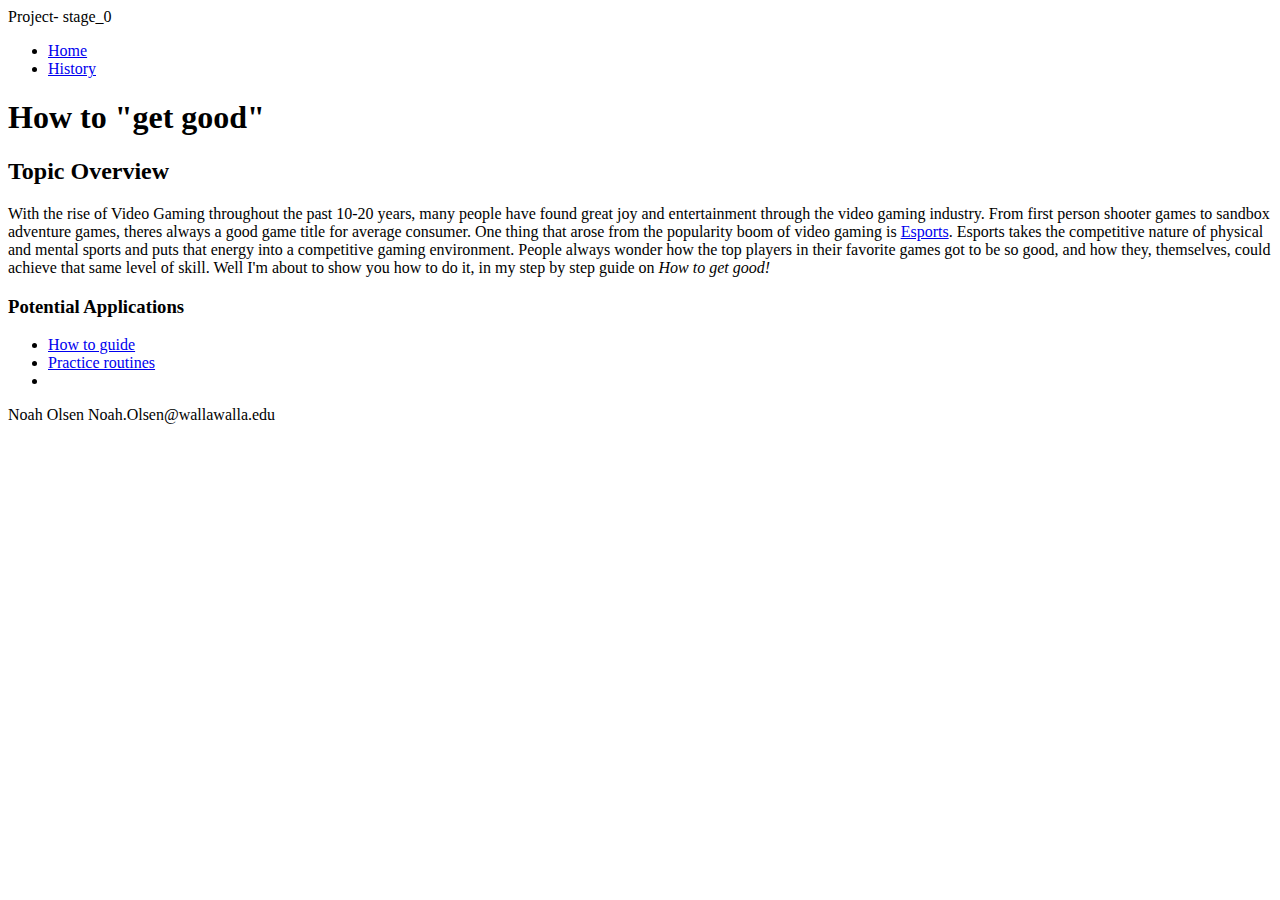
==== index.html @ 7beac98d "Rename Index.html to index.html" ====
<!DOCTYPE html>
<html lang="en">

<head>
    <link href="css/style.css" rel="stylesheet">
    <meta charset="utf-8">
    <meta name="author" content="Noah Olsen">
    <meta name="Homepage for project" content="Stage 0 project">
    <title>Project</title>
    <link rel="icon" 
      type="image/png" 
      href="img/iconfinder_Games_2_753945.png">
</head>
<header>Project- stage_0</header>

<nav class="menu">
    <ul>
      <li><a href="https://wwu-cptr220-a20.github.io/project-NoahOlsen/index.html">Home</a></li>
      <li><a href="https://wwu-cptr220-a20.github.io/project-NoahOlsen/history.html">History</a></li>
    </ul>
  </nav>
<body>
    <section>
        <h1>How to "get good"</h1>
        <h2> 
            Topic Overview
        </h2>
        <p>
            With the rise of Video Gaming throughout the past 10-20 years, many people have found great joy and entertainment through the 
            video gaming industry. From first person shooter games to sandbox adventure games, theres always a good game title for average consumer.
            One thing that arose from the popularity boom of video gaming is <a href=https://www.cnn.com/2018/08/27/us/esports-what-is-video-game-professional-league-madden-trnd/index.html>Esports</a>. Esports takes the competitive nature of physical and mental sports
            and puts that energy into a competitive gaming environment. People always wonder how the top players in their favorite games got to be so good,
            and how they, themselves, could achieve that same level of skill. Well I'm about to show you how to do it, in my step by step guide on <em> How to get good!</em>
        </p>
    </section>
    <section>
        <h3>
            Potential Applications
        </h3>
        <ul>
            <li>
                <a href=https://www.wikihow.com/Write-a-How-to-Guide>How to guide<a/>
            </li>
            <li>
                <a href=https://www.brain-effect.com/en/esports/routines>Practice routines</a>
            </li>
            <li>

            </li>
        </ul>
    </section>
</body>
<footer>
    Noah Olsen
    Noah.Olsen@wallawalla.edu
</footer>
</html>
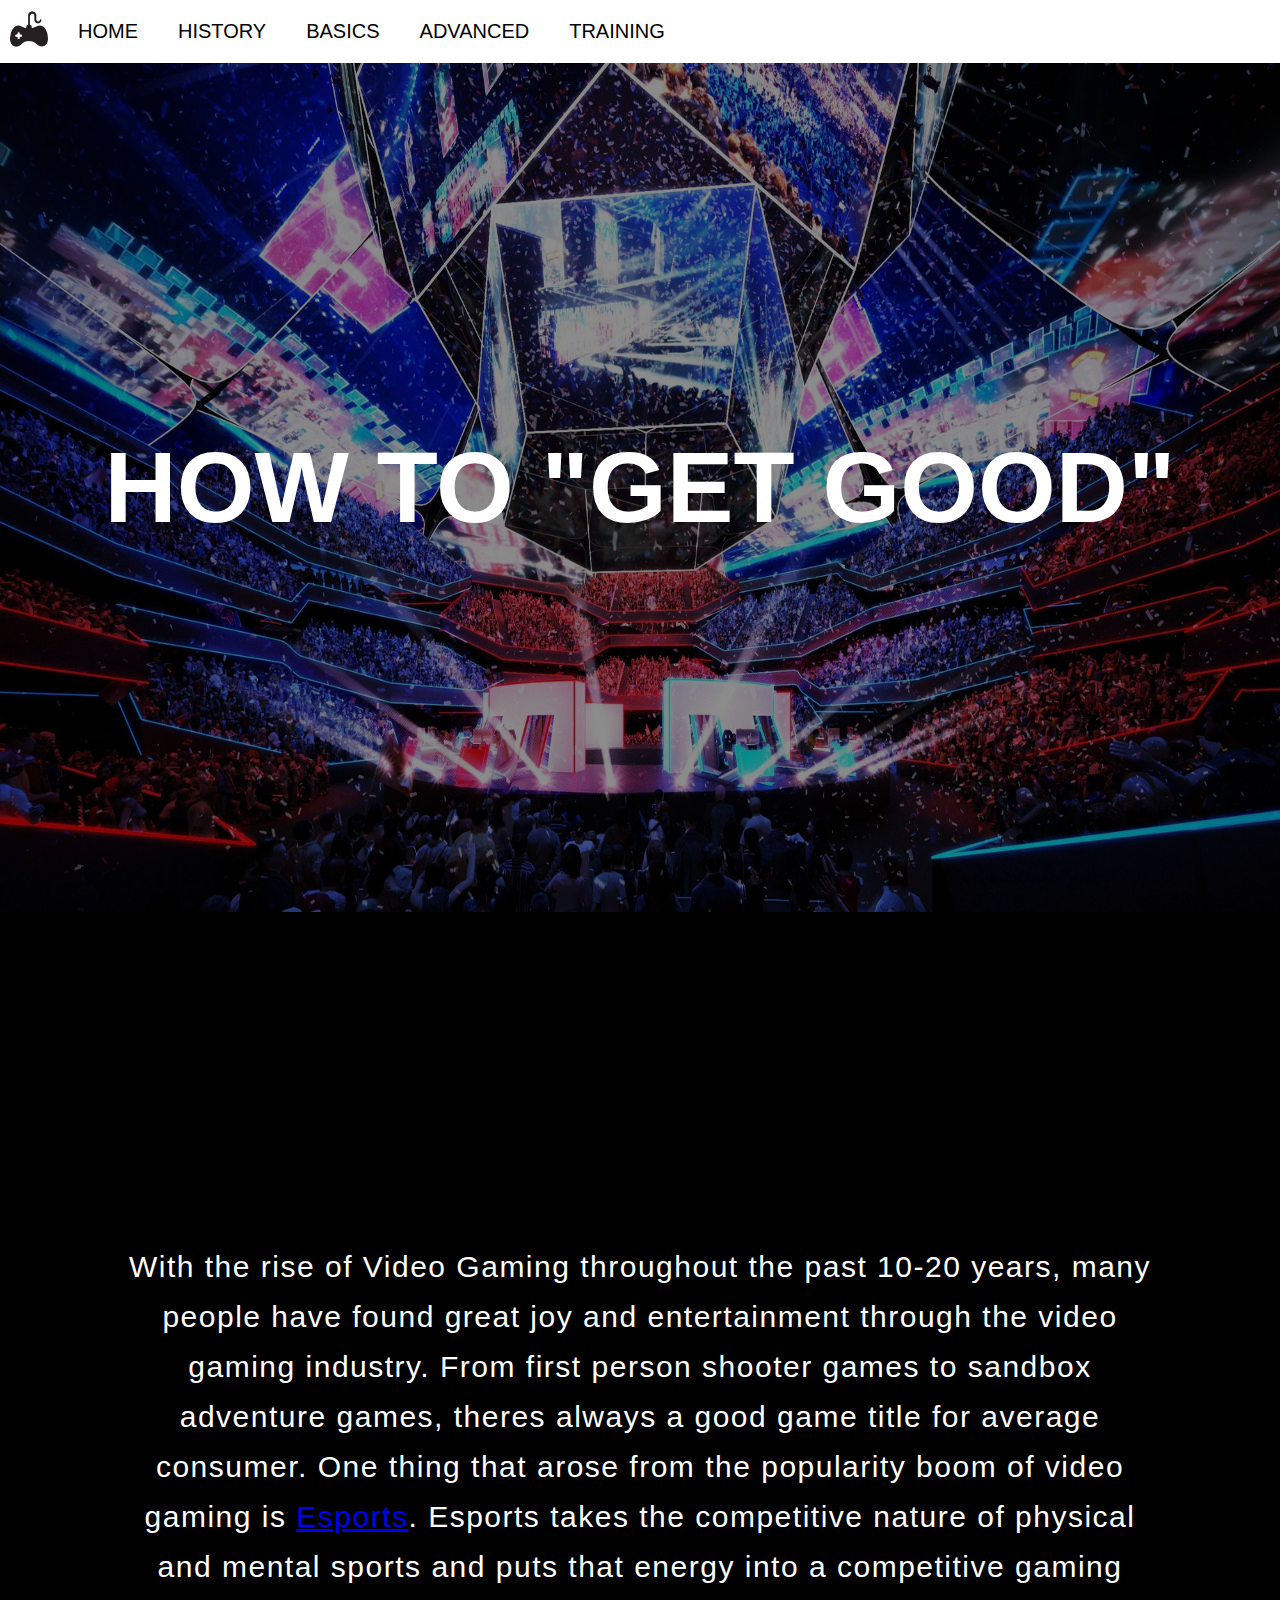
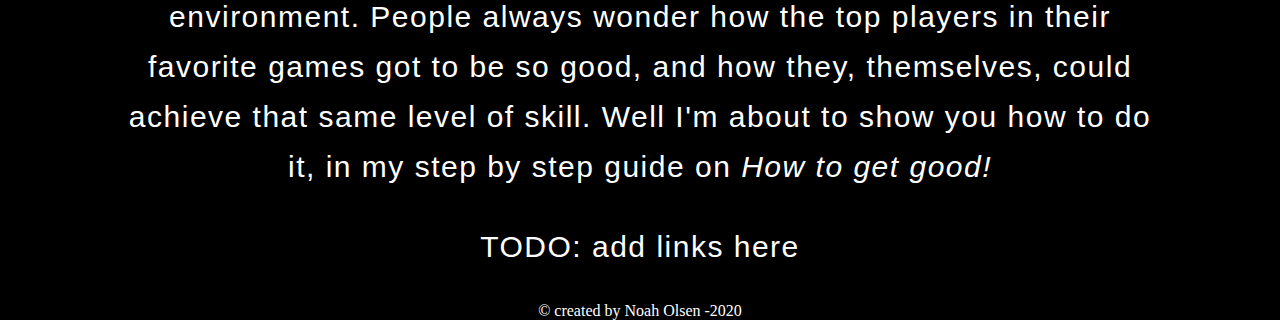
==== commit 31792c39: "stage 2" ====
--- a/index.html
+++ b/index.html
@@ -11,20 +11,18 @@
       type="image/png" 
       href="img/iconfinder_Games_2_753945.png">
 </head>
-<header>Project- stage_0</header>
-
-<nav class="menu">
-    <ul>
-      <li><a href="https://wwu-cptr220-a20.github.io/project-NoahOlsen/index.html">Home</a></li>
-      <li><a href="https://wwu-cptr220-a20.github.io/project-NoahOlsen/history.html">History</a></li>
+    <ul class="navbar">
+      <li><img class="menuicon" src="img/iconfinder_Games_2_753945.png"></li>
+      <li><a class="home" href="https://wwu-cptr220-a20.github.io/project-NoahOlsen/index.html">HOME</a></li>
+      <li><a class="history" href="https://wwu-cptr220-a20.github.io/project-NoahOlsen/history.html">HISTORY</a></li>
+      <li><a class="" href="">BASICS</a></li>
+      <li><a class="" href="">ADVANCED</a></li>
+      <li><a class="" href="">TRAINING</a></li>
     </ul>
-  </nav>
 <body>
     <section>
-        <h1>How to "get good"</h1>
-        <h2> 
-            Topic Overview
-        </h2>
+        <h1 class="text">HOW TO "GET GOOD"</h1>
+        <img class="arena" src="img/arena.jpg">
         <p>
             With the rise of Video Gaming throughout the past 10-20 years, many people have found great joy and entertainment through the 
             video gaming industry. From first person shooter games to sandbox adventure games, theres always a good game title for average consumer.
@@ -32,26 +30,12 @@
             and puts that energy into a competitive gaming environment. People always wonder how the top players in their favorite games got to be so good,
             and how they, themselves, could achieve that same level of skill. Well I'm about to show you how to do it, in my step by step guide on <em> How to get good!</em>
         </p>
-    </section>
-    <section>
-        <h3>
-            Potential Applications
-        </h3>
-        <ul>
-            <li>
-                <a href=https://www.wikihow.com/Write-a-How-to-Guide>How to guide<a/>
-            </li>
-            <li>
-                <a href=https://www.brain-effect.com/en/esports/routines>Practice routines</a>
-            </li>
-            <li>
-
-            </li>
-        </ul>
+        <p>
+            TODO: add links here
+        </p>
     </section>
 </body>
 <footer>
-    Noah Olsen
-    Noah.Olsen@wallawalla.edu
+    &copy created by Noah Olsen -2020
 </footer>
 </html>
--- a/css/style.css
+++ b/css/style.css
@@ -0,0 +1,124 @@
+body {
+    background-color: black;
+    color: white;
+    margin: 0;
+    padding: 0;
+}
+h2 {
+    color: white;
+    font-family: Arial;
+    font-size: 60px;
+    position: relative;
+    bottom: 200px;
+    text-align: center;
+
+}
+p {
+    color: rgb(255, 255, 255);
+    font-family: Arial;
+    text-align: center;
+    font-size: 30px;
+    width: auto;
+    margin-left: 10%;
+    margin-right: 10%;
+    letter-spacing: 1.5px;
+    line-height: 50px;
+}
+.arena {
+    display: block;
+    opacity: 0.55;
+    position: relative;
+    top: -300px;
+    z-index: -1;
+    margin-left: auto;
+    margin-right: auto;
+    width: 100%;
+    height: 900px;
+}
+.text {
+    box-sizing: border-box;
+    position: relative;
+    text-align: center;
+    font-family: SuisseIntl,Arial,sans-serif;
+    font-size: 100px;
+    text-shadow: 10px;
+    bottom: -300px;
+}
+ul {
+    list-style-type: none;
+    margin: 0;
+    padding: 0;
+    background-color: rgb(255, 255, 255);
+    overflow: hidden;    
+}
+li {
+    float: left;
+}
+li .menuicon {
+    display: block;
+    padding: 10px;
+    width: auto;
+    max-height: 38px;
+    background-color: rgb(255, 255, 255);
+}
+li a {
+    display: block;
+    padding: 20px;
+    margin-top: 0%;
+    color: rgb(0, 0, 0);
+    text-decoration: none;
+    font-family: Impact, Charcoal, sans-serif;
+    font-size: 20px;
+    
+}
+li a:hover {
+    background-color: rgb(211, 211, 211);
+    color: black;
+}
+footer {
+    display: block;
+    text-align: center;
+
+}
+h1.history {
+    text-align: center;
+    font-size: 100px;
+    font-family: Arial;
+    display: block;
+    margin-top: 50px;
+    margin-left: 20%;
+    margin-right: 20%;
+    text-shadow: 4px 2px black;
+}
+h2.history {
+    margin-top: -85px;
+    background-color: white;
+    color: black;
+    border-radius: 10px;
+    margin-left: 15%;
+    margin-right: 15%;
+    
+}
+.tourny {
+    display: block;
+    opacity: 0.55;
+    position: relative;
+    top: -250px;
+    z-index: -1;
+    margin-left: auto;
+    margin-right: auto;
+    width: 100%;
+    height: 900px;
+}
+.whatis {
+    margin-top: -100px;
+}
+h2.dev {
+    margin-top: 400px;
+    background-color: white;
+    color: black;
+    border-radius: 10px;
+    margin-left: 15%;
+    margin-right: 15%;
+    margin-bottom: -100px;
+}